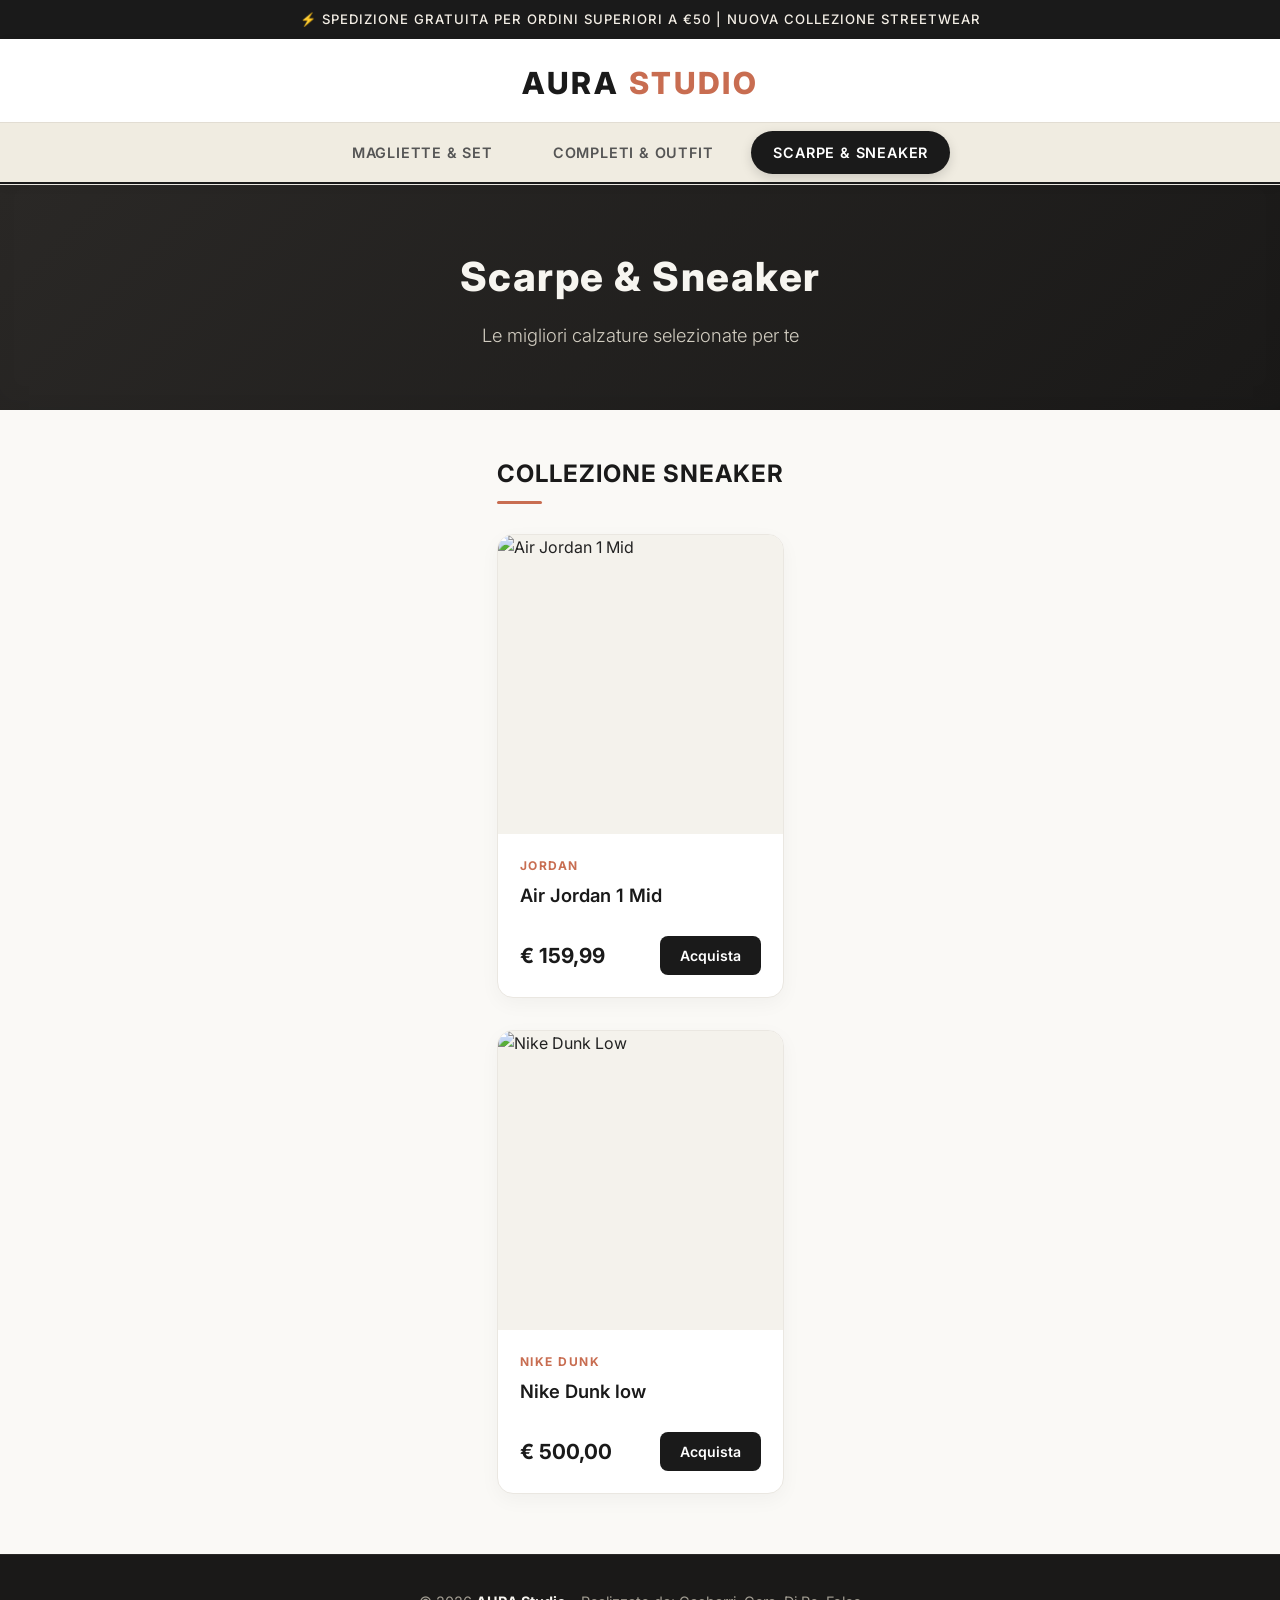
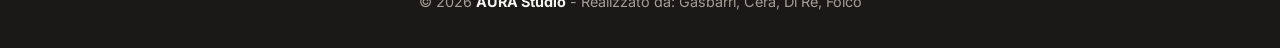
==== scarpe.html @ 518532ec "modifiche stile e dettagli" ====
<!DOCTYPE html>
<html lang="it">
<head>
    <meta charset="UTF-8">
    <meta name="viewport" content="width=device-width, initial-scale=1.0">
    <title>AURA Studio - Scarpe & Sneaker</title>
    <link rel="stylesheet" href="style.css">
    <link rel="preconnect" href="https://fonts.googleapis.com">
    <link rel="preconnect" href="https://fonts.gstatic.com" crossorigin>
    <link href="https://fonts.googleapis.com/css2?family=Inter:wght@400;500;600;700;800&display=swap" rel="stylesheet">
</head>
<body>

    <div class="top-bar">
        ⚡ SPEDIZIONE GRATUITA PER ORDINI SUPERIORI A €50 | NUOVA COLLEZIONE STREETWEAR
    </div>

    <header>
        <div class="header-top">
            <a href="SitoAbbigliamento.html" class="logo">AURA <span>STUDIO</span></a>
        </div>
        <div class="category-nav-wrapper">
            <nav class="category-nav">
                <a href="SitoAbbigliamento.html">Magliette & Set</a>
                <a href="Outfit.html">Completi & Outfit</a>
                <a href="scarpe.html" class="active">Scarpe & Sneaker</a>
            </nav>
        </div>
    </header>

    <section class="hero">
        <h1>Scarpe & Sneaker</h1>
        <p>Le migliori calzature selezionate per te</p>
    </section>

    <main class="container">
        <h2 class="section-title">Collezione Sneaker</h2>
        <div class="product-grid">

            <div class="card">
                <div class="card-img-wrapper">
                    <img src="https://images.unsplash.com/photo-1597045566677-8cf032ed6634?auto=format&fit=crop&w=600&q=80" alt="Air Jordan 1 Mid">
                </div>
                <div class="card-body">
                    <span class="brand">Jordan</span>
                    <h3>Air Jordan 1 Mid</h3>
                    <div class="price-row">
                        <span class="price">€ 159,99</span>
                        <button class="btn">Acquista</button>
                    </div>
                </div>
            </div>

            <div class="card">
                <div class="card-img-wrapper">
                    <img src="scarpe.jpg" alt="Nike Dunk Low">
                </div>
                <div class="card-body">
                    <span class="brand">Nike Dunk</span>
                    <h3>Nike Dunk low</h3>
                    <div class="price-row">
                        <span class="price">€ 500,00</span>
                        <button class="btn">Acquista</button>
                    </div>
                </div>
            </div>

        </div>
    </main>

    <footer>
        <p>© 2026 <strong>AURA Studio</strong> - Realizzato da: Gasbarri, Cera, Di Re, Folco</p>
    </footer>

</body>
</html>
---- style.css ----
/* ==========================================
   AURA STUDIO - STYLESHEET (Design Elegante)
   ========================================== */

/* RESET E BASE */
* {
    margin: 0;
    padding: 0;
    box-sizing: border-box;
    font-family: 'Inter', -apple-system, BlinkMacSystemFont, 'Segoe UI', Roboto, sans-serif;
}

html {
    scroll-behavior: smooth;
}

body {
    background-color: #faf9f6; /* Sfondo sabbia molto tenue, rilassante e moderno */
    color: #222222;
    line-height: 1.6;
    display: flex;
    flex-direction: column;
    min-height: 100vh;
}

/* BARRA PROMOZIONALE SUPERIORE */
.top-bar {
    background-color: #1a1a1a;
    color: #f4efe6;
    text-align: center;
    padding: 9px 16px;
    font-size: 0.82rem;
    font-weight: 500;
    letter-spacing: 1px;
    text-transform: uppercase;
}

/* HEADER PRINCIPALE E LOGO */
header {
    background: rgba(255, 255, 255, 0.95);
    backdrop-filter: blur(10px);
    border-bottom: 1px solid #e8e5df;
    position: sticky;
    top: 0;
    z-index: 1000;
    box-shadow: 0 2px 12px rgba(0, 0, 0, 0.03);
}

.header-top {
    max-width: 1200px;
    margin: 0 auto;
    padding: 20px 24px 14px 24px;
    display: flex;
    justify-content: center;
    align-items: center;
}

.logo {
    font-size: 1.9rem;
    font-weight: 800;
    text-decoration: none;
    color: #1a1a1a;
    letter-spacing: 3px;
    text-transform: uppercase;
    transition: transform 0.3s ease;
}

.logo:hover {
    transform: scale(1.02);
}

.logo span {
    color: #c86d51; /* Colore accento Terracotta */
}

/* BARRA DELLE CATEGORIE (EVIDENTE E FLUIDA) */
.category-nav-wrapper {
    background-color: #f0ece1; /* Tonalità neutra e calda */
    border-top: 1px solid #e2ddd3;
    border-bottom: 2px solid #1a1a1a;
}

.category-nav {
    max-width: 1200px;
    margin: 0 auto;
    display: flex;
    justify-content: center;
    gap: 16px;
    padding: 8px 16px;
}

.category-nav a {
    text-decoration: none;
    color: #555555;
    font-weight: 600;
    font-size: 0.9rem;
    padding: 10px 22px;
    border-radius: 30px; /* Bordi arrotondati e morbidi */
    transition: all 0.3s cubic-bezier(0.25, 0.8, 0.25, 1);
    text-transform: uppercase;
    letter-spacing: 0.8px;
}

.category-nav a:hover {
    color: #1a1a1a;
    background-color: #e4dec8;
    transform: translateY(-1px);
}

.category-nav a.active {
    color: #ffffff;
    background-color: #1a1a1a;
    box-shadow: 0 4px 12px rgba(0, 0, 0, 0.15);
}

/* SEZIONE HERO */
.hero {
    background: linear-gradient(135deg, #2a2826 0%, #1a1918 100%);
    color: #f7f5f0;
    text-align: center;
    padding: 60px 20px;
    margin-bottom: 45px;
    box-shadow: inset 0 -10px 20px rgba(0, 0, 0, 0.05);
}

.hero h1 {
    font-size: 2.5rem;
    font-weight: 800;
    margin-bottom: 12px;
    letter-spacing: 1.5px;
}

.hero p {
    font-size: 1.15rem;
    color: #d1ccc0;
    max-width: 600px;
    margin: 0 auto;
    font-weight: 300;
}

/* CONTENITORE PRINCIPALE */
.container {
    max-width: 1200px;
    margin: 0 auto;
    padding: 0 24px 60px 24px;
    flex: 1;
}

.section-title {
    font-size: 1.5rem;
    font-weight: 700;
    margin-bottom: 30px;
    text-transform: uppercase;
    letter-spacing: 1px;
    position: relative;
    padding-bottom: 10px;
    color: #1a1a1a;
}

.section-title::after {
    content: '';
    position: absolute;
    bottom: 0;
    left: 0;
    width: 45px;
    height: 3px;
    background-color: #c86d51;
    border-radius: 2px;
}

/* GRIGLIA PRODOTTI & SCHEDE (CARDS) */
.product-grid {
    display: grid;
    grid-template-columns: repeat(auto-fill, minmax(280px, 1fr));
    gap: 32px;
}

.card {
    background: #ffffff;
    border-radius: 16px;
    overflow: hidden;
    box-shadow: 0 6px 20px rgba(0, 0, 0, 0.04);
    transition: all 0.35s cubic-bezier(0.25, 0.8, 0.25, 1);
    display: flex;
    flex-direction: column;
    border: 1px solid #eae7e1;
}

.card:hover {
    transform: translateY(-8px);
    box-shadow: 0 16px 32px rgba(0, 0, 0, 0.08);
    border-color: #d8d3c7;
}

/* IMMAGINI PRODOTTO */
.card-img-wrapper {
    position: relative;
    width: 100%;
    padding-top: 105%; /* Aspect ratio ottimale per le foto */
    background-color: #f4f2ec;
    overflow: hidden;
}

.card-img-wrapper img {
    position: absolute;
    top: 0;
    left: 0;
    width: 100%;
    height: 100%;
    object-fit: cover;
    transition: transform 0.5s ease;
}

.card:hover .card-img-wrapper img {
    transform: scale(1.06);
}

/* INFORMAZIONI PRODOTTO */
.card-body {
    padding: 22px;
    display: flex;
    flex-direction: column;
    flex-grow: 1;
}

.brand {
    font-size: 0.75rem;
    text-transform: uppercase;
    font-weight: 700;
    color: #c86d51;
    letter-spacing: 1.5px;
    margin-bottom: 8px;
}

.card-body h3 {
    font-size: 1.15rem;
    font-weight: 600;
    color: #1a1a1a;
    margin-bottom: 12px;
    line-height: 1.35;
}

.price-row {
    margin-top: auto;
    display: flex;
    align-items: center;
    justify-content: space-between;
    padding-top: 16px;
}

.price {
    font-size: 1.3rem;
    font-weight: 700;
    color: #1a1a1a;
}

/* PULSANTI ACQUISTA */
.btn {
    background-color: #1a1a1a;
    color: #ffffff;
    border: none;
    padding: 11px 20px;
    border-radius: 8px;
    font-weight: 600;
    font-size: 0.88rem;
    cursor: pointer;
    transition: all 0.25s ease;
}

.btn:hover {
    background-color: #c86d51;
    box-shadow: 0 4px 12px rgba(200, 109, 81, 0.3);
}

.btn:active {
    transform: scale(0.96);
}

/* FOOTER */
footer {
    background-color: #1a1918;
    color: #a39e93;
    text-align: center;
    padding: 35px 20px;
    margin-top: auto;
    font-size: 0.9rem;
    border-top: 1px solid #2a2826;
}

footer strong {
    color: #f7f5f0;
}

/* RESPONSIVE (DISPOSITIVI MOBILI) */
@media (max-width: 768px) {
    .header-top {
        padding: 15px;
    }
    
    .category-nav {
        flex-wrap: wrap;
        gap: 8px;
    }
    
    .category-nav a {
        padding: 8px 14px;
        font-size: 0.82rem;
    }
    
    .hero {
        padding: 40px 18px;
    }
    
    .hero h1 {
        font-size: 2rem;
    }
    
    .product-grid {
        gap: 20px;
    }
}
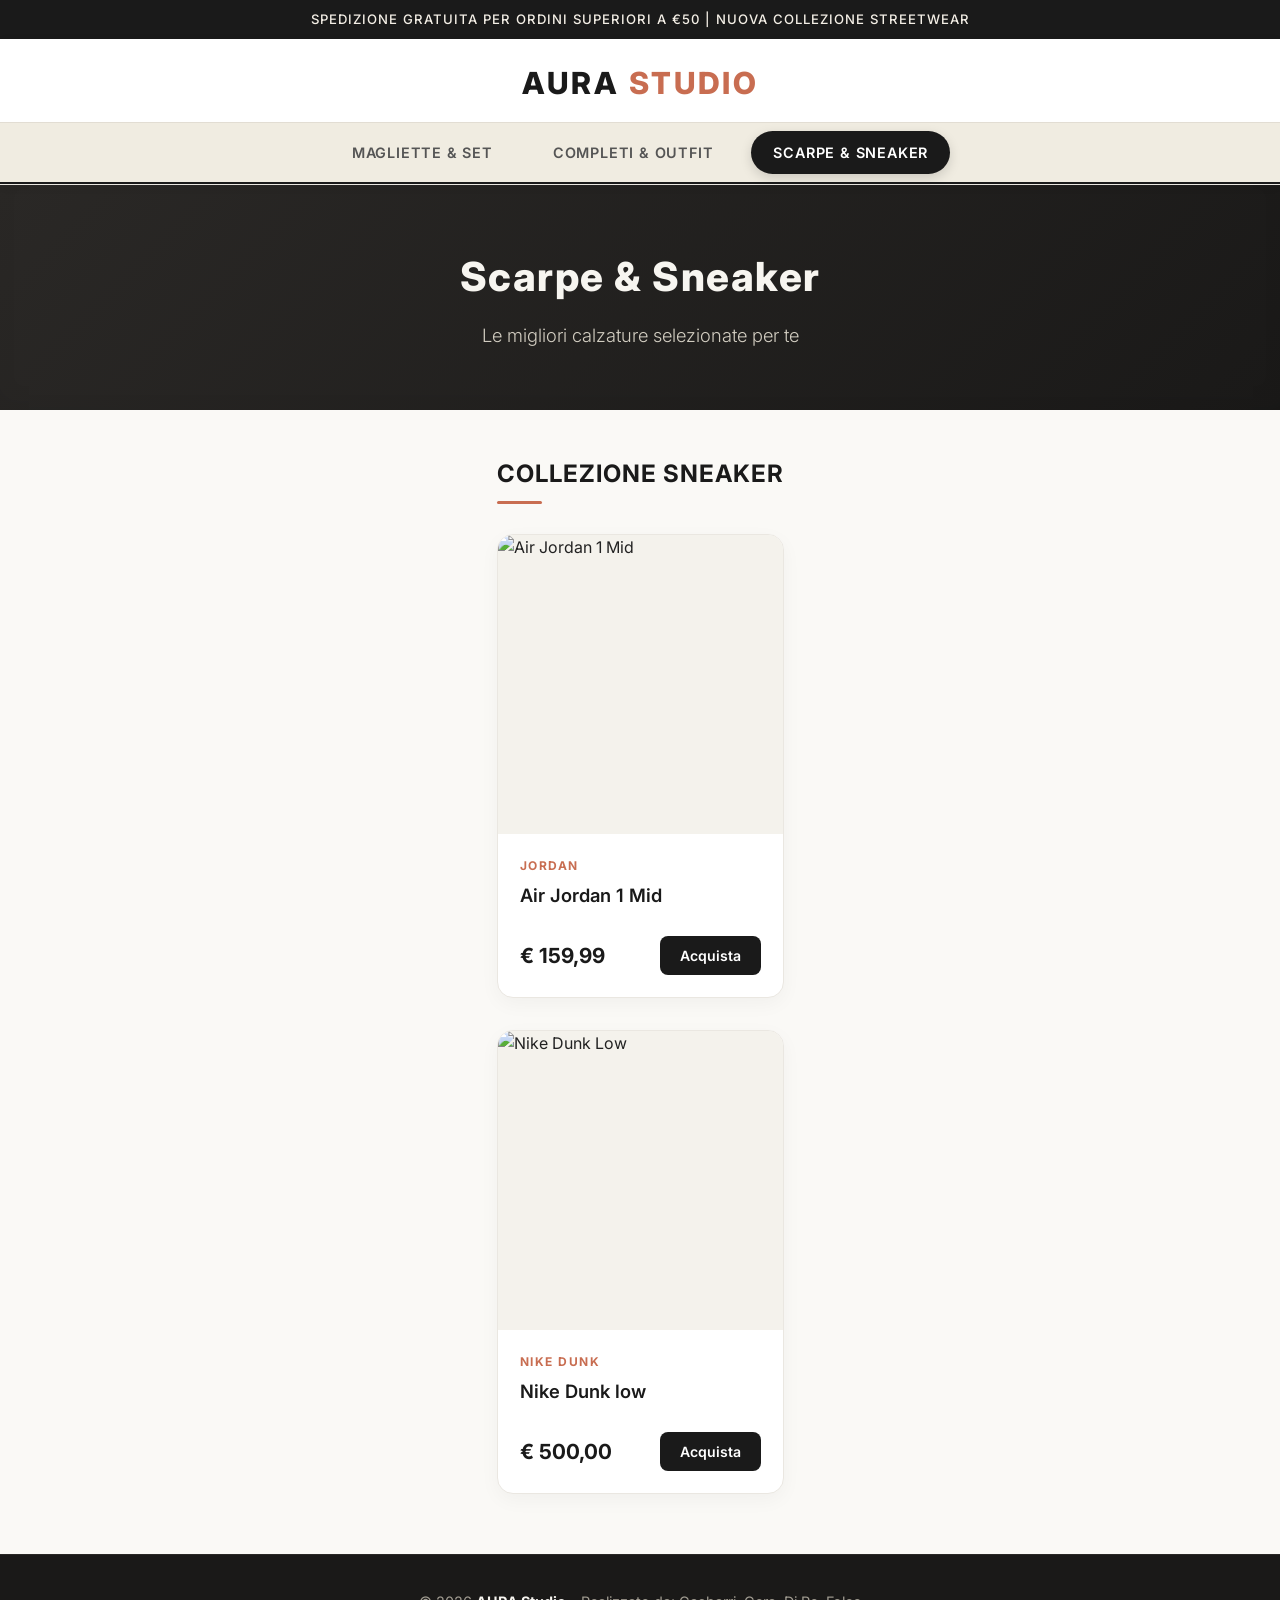
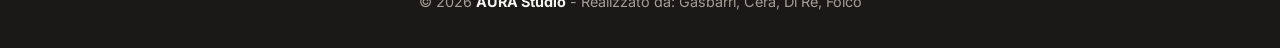
==== commit 10100844: "Fix HTML formatting and structure" ====
--- a/scarpe.html
+++ b/scarpe.html
@@ -12,7 +12,7 @@
 <body>
 
     <div class="top-bar">
-        ⚡ SPEDIZIONE GRATUITA PER ORDINI SUPERIORI A €50 | NUOVA COLLEZIONE STREETWEAR
+        SPEDIZIONE GRATUITA PER ORDINI SUPERIORI A €50 | NUOVA COLLEZIONE STREETWEAR
     </div>
 
     <header>
@@ -73,4 +73,4 @@
     </footer>
 
 </body>
-</html>+</html>
